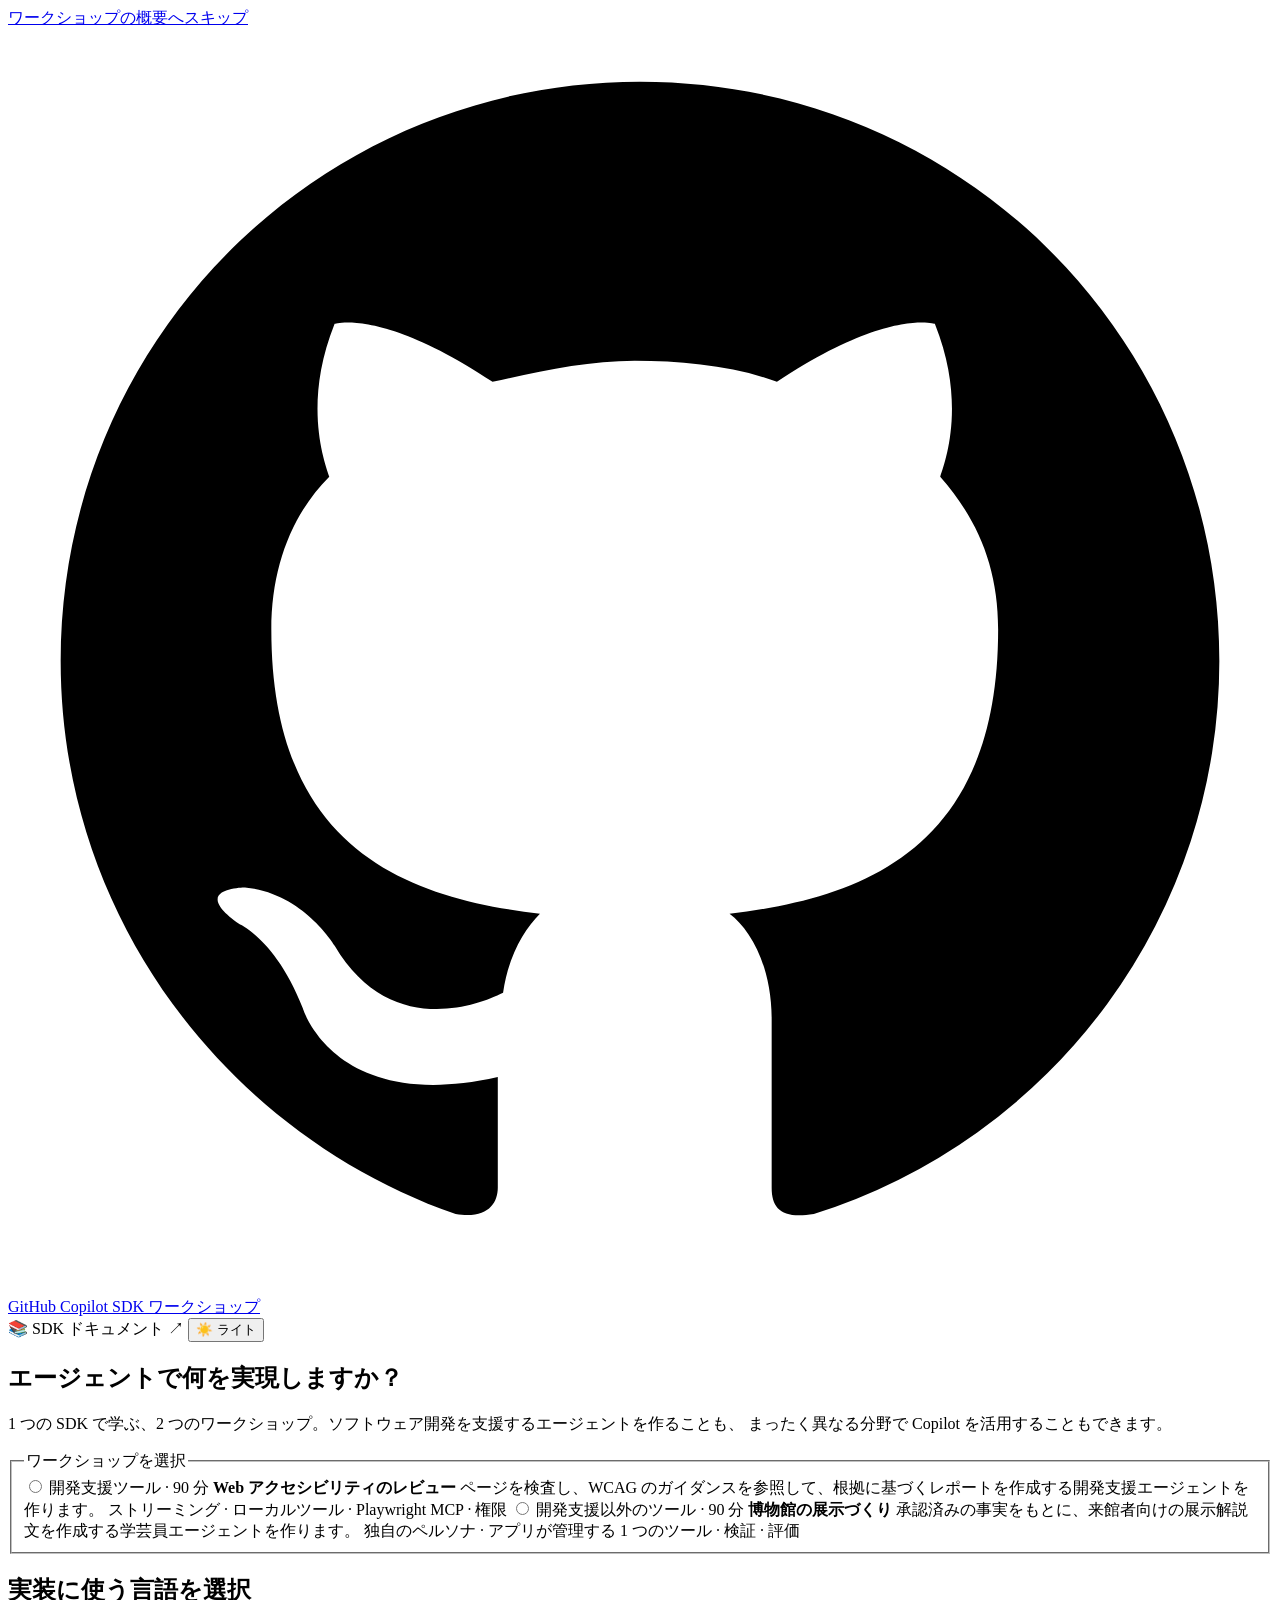
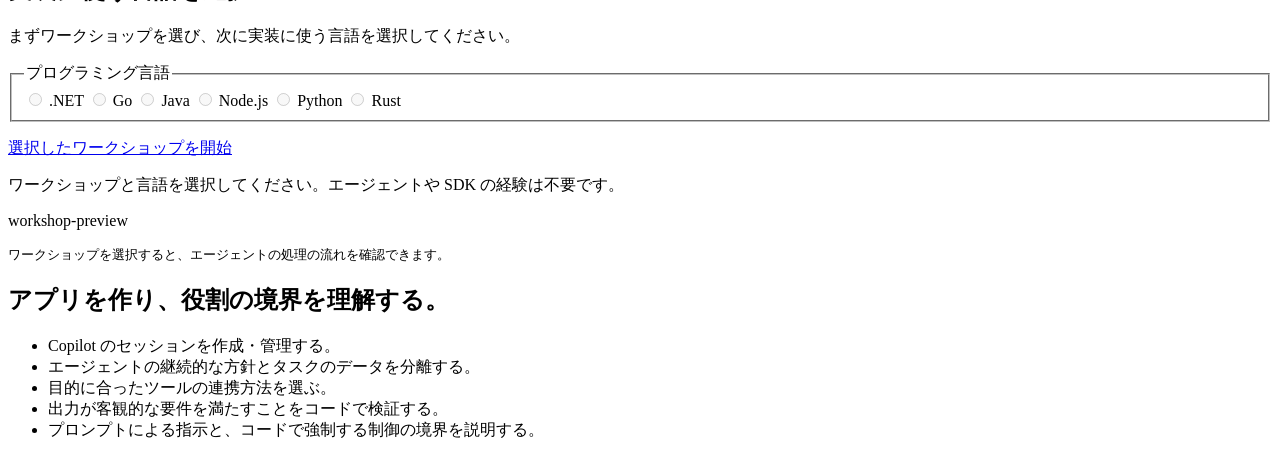
==== docs/index.html @ 2bc72f33 "Changes before error encountered Agent-Logs-Url: https://github.com/runceel/copilot-sdk-workshop-ja/" ====
<!DOCTYPE html>
<html lang="ja">
<head>
    <meta charset="UTF-8">
    <meta name="viewport" content="width=device-width, initial-scale=1.0">
    <meta name="description" content="GitHub Copilot SDK のハンズオンで、アクセシビリティをレビューする開発支援エージェントや、事実に基づく博物館の学芸員エージェントを作りましょう。">
    <title>ワークショップを選択 | GitHub Copilot SDK</title>
    <link rel="preconnect" href="https://fonts.googleapis.com">
    <link rel="preconnect" href="https://fonts.gstatic.com" crossorigin>
    <link href="https://fonts.googleapis.com/css2?family=IBM+Plex+Mono:wght@400;600&family=Instrument+Sans:wght@400;500;600;700&display=swap" rel="stylesheet">
    <link rel="stylesheet" href="styles.css">
    <link rel="stylesheet" href="light-theme.css">
    <script src="theme-toggle.js"></script>
    <script src="language-registry.js"></script>
    <script src="language-navigation.js"></script>
</head>
<body>
    <a class="skip-link" href="#main">ワークショップの概要へスキップ</a>

    <header class="site-header">
        <a href="index.html" class="site-brand" aria-label="GitHub Copilot SDK ワークショップのホーム">
            <svg class="brand-mark" viewBox="0 0 24 24" aria-hidden="true">
                <path d="M12 1C5.9 1 1 5.9 1 12c0 4.9 3.2 9 7.5 10.5.6.1.8-.2.8-.5v-2.1c-3.1.7-3.7-1.3-3.7-1.3-.5-1.3-1.2-1.6-1.2-1.6-1-.7.1-.7.1-.7 1.1.1 1.7 1.1 1.7 1.1 1 1.7 2.6 1.2 3.2.9.1-.7.4-1.2.7-1.5-2.5-.3-5.1-1.2-5.1-5.4 0-1.2.4-2.2 1.1-2.9-.1-.3-.5-1.4.1-2.9 0 0 .9-.3 3 1.1.9-.2 1.8-.4 2.7-.4.9 0 1.9.1 2.7.4 2.1-1.4 3-1.1 3-1.1.6 1.5.2 2.6.1 2.9.7.8 1.1 1.7 1.1 2.9 0 4.2-2.6 5.1-5.1 5.4.4.3.8 1 .8 2V22c0 .4.2.6.8.5A11 11 0 0 0 23 12c0-6.1-4.9-11-11-11Z"/>
            </svg>
            <span>GitHub Copilot SDK ワークショップ</span>
        </a>
        <nav class="site-nav" aria-label="ワークショップの関連資料">
            <a id="targetAppLink" href="target-app/index.html" target="_blank" rel="noopener" hidden>検査対象アプリ ↗</a>
            <a id="sdkDocsLink" target="_blank" rel="noopener" aria-disabled="true">📚 SDK ドキュメント ↗</a>
            <button class="theme-toggle" type="button" onclick="toggleTheme()">☀️ ライト</button>
        </nav>
    </header>

    <main class="home-shell" id="main">
        <section class="hero-layout" aria-labelledby="hero-title">
            <div class="hero-copy">
                <h1 id="hero-title">エージェントで何を実現しますか？</h1>
                <p class="hero-definition">
                    1 つの SDK で学ぶ、2 つのワークショップ。ソフトウェア開発を支援するエージェントを作ることも、
                    まったく異なる分野で Copilot を活用することもできます。
                </p>

                <fieldset class="workshop-picker" id="workshop-picker">
                    <legend>ワークショップを選択</legend>
                    <label class="workshop-option" data-workshop="sdlc">
                        <input type="radio" name="workshop" value="sdlc">
                        <span class="workshop-option-copy">
                            <span class="workshop-kicker">開発支援ツール · 90 分</span>
                            <strong>Web アクセシビリティのレビュー</strong>
                            <span>ページを検査し、WCAG のガイダンスを参照して、根拠に基づくレポートを作成する開発支援エージェントを作ります。</span>
                            <span class="workshop-capabilities">ストリーミング · ローカルツール · Playwright MCP · 権限</span>
                        </span>
                    </label>
                    <label class="workshop-option" data-workshop="museum">
                        <input type="radio" name="workshop" value="museum">
                        <span class="workshop-option-copy">
                            <span class="workshop-kicker">開発支援以外のツール · 90 分</span>
                            <strong>博物館の展示づくり</strong>
                            <span>承認済みの事実をもとに、来館者向けの展示解説文を作成する学芸員エージェントを作ります。</span>
                            <span class="workshop-capabilities">独自のペルソナ · アプリが管理する 1 つのツール · 検証 · 評価</span>
                        </span>
                    </label>
                </fieldset>

                <section class="language-picker" id="language-picker" aria-labelledby="language-picker-title">
                    <h2 id="language-picker-title">実装に使う言語を選択</h2>
                    <p id="languageSummary">まずワークショップを選び、次に実装に使う言語を選択してください。</p>
                    <fieldset class="language-options" id="languagePicker" disabled>
                        <legend class="visually-hidden">プログラミング言語</legend>
                        <label class="language-option" data-language="dotnet">
                            <input type="radio" name="language" value="dotnet" required>
                            <span>.NET</span>
                        </label>
                        <label class="language-option" data-language="go">
                            <input type="radio" name="language" value="go">
                            <span>Go</span>
                        </label>
                        <label class="language-option" data-language="java">
                            <input type="radio" name="language" value="java">
                            <span>Java</span>
                        </label>
                        <label class="language-option" data-language="nodejs">
                            <input type="radio" name="language" value="nodejs">
                            <span>Node.js</span>
                        </label>
                        <label class="language-option" data-language="python">
                            <input type="radio" name="language" value="python">
                            <span>Python</span>
                        </label>
                        <label class="language-option" data-language="rust">
                            <input type="radio" name="language" value="rust">
                            <span>Rust</span>
                        </label>
                    </fieldset>
                    <p class="language-detail"><code id="installCommand"></code><span id="runtimeNote"></span></p>
                </section>
                <div class="hero-action">
                    <a class="primary-action" id="startWorkshopLink" href="#workshop-picker" aria-disabled="true">選択したワークショップを開始</a>
                    <p id="startGuidance">ワークショップと言語を選択してください。エージェントや SDK の経験は不要です。</p>
                </div>
            </div>

            <aside class="terminal-preview" aria-label="選択したワークショップのプレビュー">
                <div class="terminal-bar">
                    <span></span><span></span><span></span>
                    <p id="previewTitle">workshop-preview</p>
                </div>
                <pre><code id="workshopPreview">ワークショップを選択すると、エージェントの処理の流れを確認できます。</code></pre>
            </aside>
        </section>

        <section class="outcomes" aria-labelledby="outcomes-title">
            <div>
                <h2 id="outcomes-title">アプリを作り、役割の境界を理解する。</h2>
            </div>
            <ul>
                <li>Copilot のセッションを作成・管理する。</li>
                <li>エージェントの継続的な方針とタスクのデータを分離する。</li>
                <li>目的に合ったツールの連携方法を選ぶ。</li>
                <li>出力が客観的な要件を満たすことをコードで検証する。</li>
                <li>プロンプトによる指示と、コードで強制する制御の境界を説明する。</li>
            </ul>
        </section>
    </main>

    <script>
        const pathSegments = window.location.pathname.split('/').filter(Boolean);
        const siteRoot = window.location.hostname.endsWith('.github.io') && pathSegments.length > 0
            ? new URL(`/${pathSegments[0]}/`, window.location.origin)
            : new URL('./', window.location.href);
        window.workshopSiteRoot = siteRoot;
        updateToggleIcon();
    </script>
    <script src="homepage.js"></script>
</body>
</html>
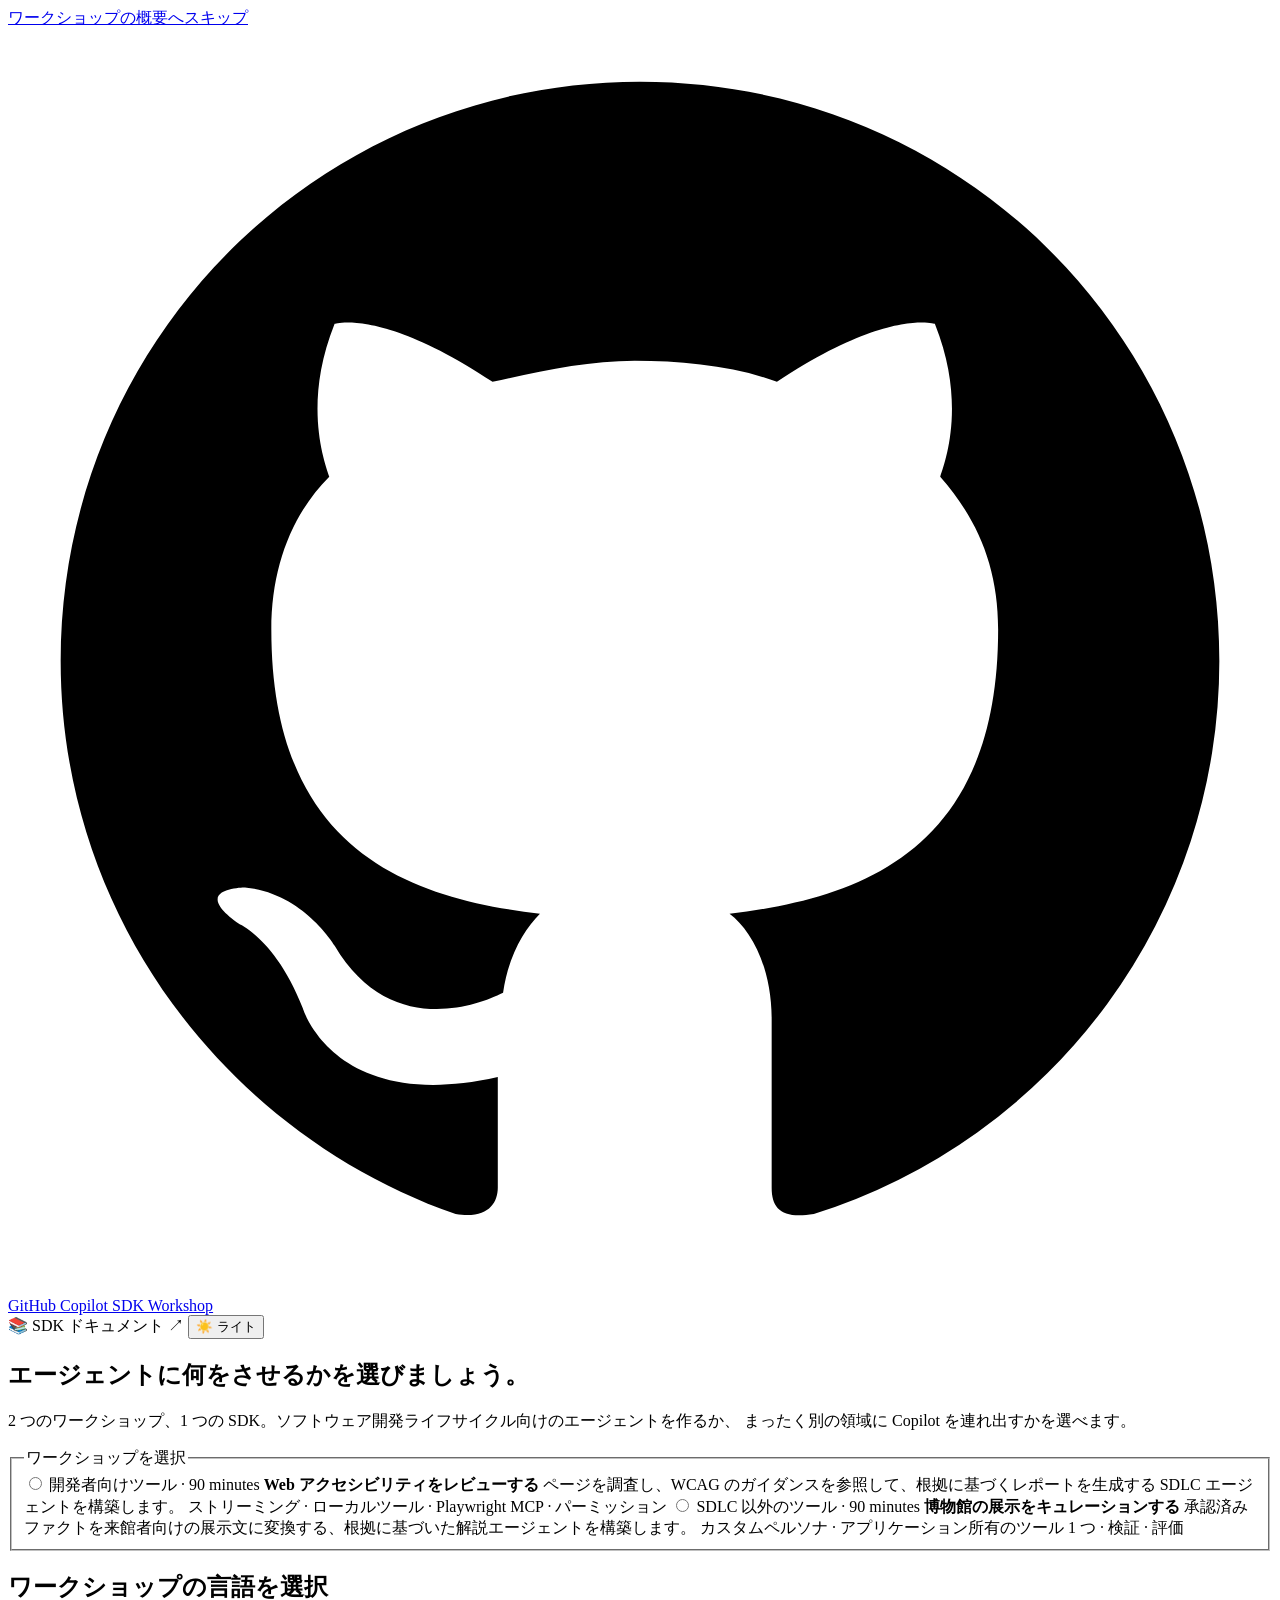
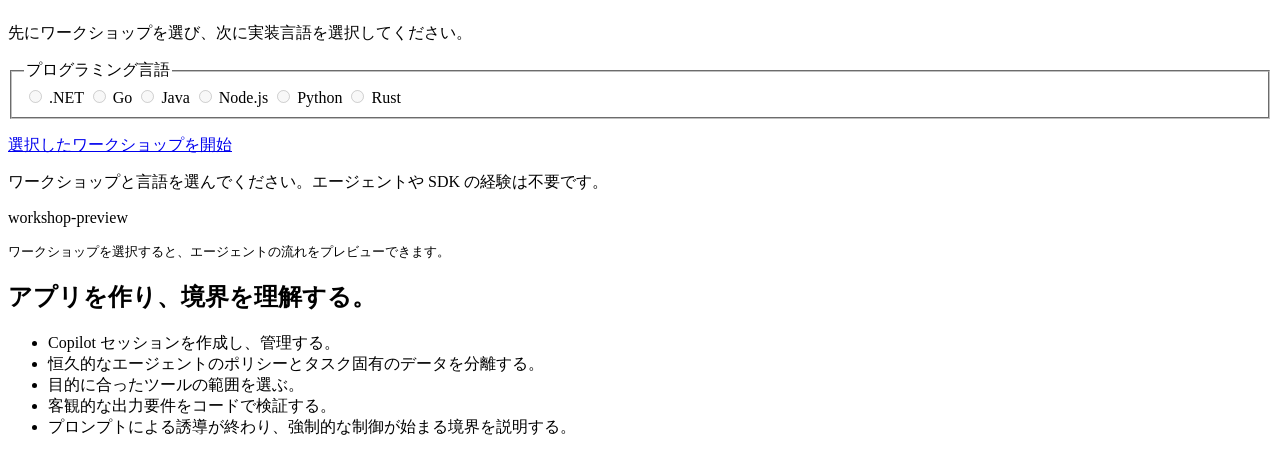
==== commit d8ab19e2: "Translate workshop lessons, docs site, and READMEs into Japanese Co-authored-by: runceel <79868+runc" ====
--- a/docs/index.html
+++ b/docs/index.html
@@ -3,8 +3,8 @@
 <head>
     <meta charset="UTF-8">
     <meta name="viewport" content="width=device-width, initial-scale=1.0">
-    <meta name="description" content="GitHub Copilot SDK のハンズオンで、アクセシビリティをレビューする開発支援エージェントや、事実に基づく博物館の学芸員エージェントを作りましょう。">
-    <title>ワークショップを選択 | GitHub Copilot SDK</title>
+    <meta name="description" content="実践型の GitHub Copilot SDK ワークショップを選びましょう。SDLC 向けのアクセシビリティレビュアー、または根拠に基づく博物館キュレーターを構築します。">
+    <title>ワークショップを選ぶ | GitHub Copilot SDK</title>
     <link rel="preconnect" href="https://fonts.googleapis.com">
     <link rel="preconnect" href="https://fonts.gstatic.com" crossorigin>
     <link href="https://fonts.googleapis.com/css2?family=IBM+Plex+Mono:wght@400;600&family=Instrument+Sans:wght@400;500;600;700&display=swap" rel="stylesheet">
@@ -18,14 +18,14 @@
     <a class="skip-link" href="#main">ワークショップの概要へスキップ</a>
 
     <header class="site-header">
-        <a href="index.html" class="site-brand" aria-label="GitHub Copilot SDK ワークショップのホーム">
+        <a href="index.html" class="site-brand" aria-label="GitHub Copilot SDK Workshop のホーム">
             <svg class="brand-mark" viewBox="0 0 24 24" aria-hidden="true">
                 <path d="M12 1C5.9 1 1 5.9 1 12c0 4.9 3.2 9 7.5 10.5.6.1.8-.2.8-.5v-2.1c-3.1.7-3.7-1.3-3.7-1.3-.5-1.3-1.2-1.6-1.2-1.6-1-.7.1-.7.1-.7 1.1.1 1.7 1.1 1.7 1.1 1 1.7 2.6 1.2 3.2.9.1-.7.4-1.2.7-1.5-2.5-.3-5.1-1.2-5.1-5.4 0-1.2.4-2.2 1.1-2.9-.1-.3-.5-1.4.1-2.9 0 0 .9-.3 3 1.1.9-.2 1.8-.4 2.7-.4.9 0 1.9.1 2.7.4 2.1-1.4 3-1.1 3-1.1.6 1.5.2 2.6.1 2.9.7.8 1.1 1.7 1.1 2.9 0 4.2-2.6 5.1-5.1 5.4.4.3.8 1 .8 2V22c0 .4.2.6.8.5A11 11 0 0 0 23 12c0-6.1-4.9-11-11-11Z"/>
             </svg>
-            <span>GitHub Copilot SDK ワークショップ</span>
+            <span>GitHub Copilot SDK Workshop</span>
         </a>
-        <nav class="site-nav" aria-label="ワークショップの関連資料">
-            <a id="targetAppLink" href="target-app/index.html" target="_blank" rel="noopener" hidden>検査対象アプリ ↗</a>
+        <nav class="site-nav" aria-label="ワークショップの関連リンク">
+            <a id="targetAppLink" href="target-app/index.html" target="_blank" rel="noopener" hidden>対象アプリ ↗</a>
             <a id="sdkDocsLink" target="_blank" rel="noopener" aria-disabled="true">📚 SDK ドキュメント ↗</a>
             <button class="theme-toggle" type="button" onclick="toggleTheme()">☀️ ライト</button>
         </nav>
@@ -34,10 +34,10 @@
     <main class="home-shell" id="main">
         <section class="hero-layout" aria-labelledby="hero-title">
             <div class="hero-copy">
-                <h1 id="hero-title">エージェントで何を実現しますか？</h1>
+                <h1 id="hero-title">エージェントに何をさせるかを選びましょう。</h1>
                 <p class="hero-definition">
-                    1 つの SDK で学ぶ、2 つのワークショップ。ソフトウェア開発を支援するエージェントを作ることも、
-                    まったく異なる分野で Copilot を活用することもできます。
+                    2 つのワークショップ、1 つの SDK。ソフトウェア開発ライフサイクル向けのエージェントを作るか、
+                    まったく別の領域に Copilot を連れ出すかを選べます。
                 </p>
 
                 <fieldset class="workshop-picker" id="workshop-picker">
@@ -45,26 +45,26 @@
                     <label class="workshop-option" data-workshop="sdlc">
                         <input type="radio" name="workshop" value="sdlc">
                         <span class="workshop-option-copy">
-                            <span class="workshop-kicker">開発支援ツール · 90 分</span>
-                            <strong>Web アクセシビリティのレビュー</strong>
-                            <span>ページを検査し、WCAG のガイダンスを参照して、根拠に基づくレポートを作成する開発支援エージェントを作ります。</span>
-                            <span class="workshop-capabilities">ストリーミング · ローカルツール · Playwright MCP · 権限</span>
+                            <span class="workshop-kicker">開発者向けツール · 90 minutes</span>
+                            <strong>Web アクセシビリティをレビューする</strong>
+                            <span>ページを調査し、WCAG のガイダンスを参照して、根拠に基づくレポートを生成する SDLC エージェントを構築します。</span>
+                            <span class="workshop-capabilities">ストリーミング · ローカルツール · Playwright MCP · パーミッション</span>
                         </span>
                     </label>
                     <label class="workshop-option" data-workshop="museum">
                         <input type="radio" name="workshop" value="museum">
                         <span class="workshop-option-copy">
-                            <span class="workshop-kicker">開発支援以外のツール · 90 分</span>
-                            <strong>博物館の展示づくり</strong>
-                            <span>承認済みの事実をもとに、来館者向けの展示解説文を作成する学芸員エージェントを作ります。</span>
-                            <span class="workshop-capabilities">独自のペルソナ · アプリが管理する 1 つのツール · 検証 · 評価</span>
+                            <span class="workshop-kicker">SDLC 以外のツール · 90 minutes</span>
+                            <strong>博物館の展示をキュレーションする</strong>
+                            <span>承認済みファクトを来館者向けの展示文に変換する、根拠に基づいた解説エージェントを構築します。</span>
+                            <span class="workshop-capabilities">カスタムペルソナ · アプリケーション所有のツール 1 つ · 検証 · 評価</span>
                         </span>
                     </label>
                 </fieldset>
 
                 <section class="language-picker" id="language-picker" aria-labelledby="language-picker-title">
-                    <h2 id="language-picker-title">実装に使う言語を選択</h2>
-                    <p id="languageSummary">まずワークショップを選び、次に実装に使う言語を選択してください。</p>
+                    <h2 id="language-picker-title">ワークショップの言語を選択</h2>
+                    <p id="languageSummary">先にワークショップを選び、次に実装言語を選択してください。</p>
                     <fieldset class="language-options" id="languagePicker" disabled>
                         <legend class="visually-hidden">プログラミング言語</legend>
                         <label class="language-option" data-language="dotnet">
@@ -96,29 +96,29 @@
                 </section>
                 <div class="hero-action">
                     <a class="primary-action" id="startWorkshopLink" href="#workshop-picker" aria-disabled="true">選択したワークショップを開始</a>
-                    <p id="startGuidance">ワークショップと言語を選択してください。エージェントや SDK の経験は不要です。</p>
+                    <p id="startGuidance">ワークショップと言語を選んでください。エージェントや SDK の経験は不要です。</p>
                 </div>
             </div>
 
-            <aside class="terminal-preview" aria-label="選択したワークショップのプレビュー">
+            <aside class="terminal-preview" aria-label="選択中のワークショップのプレビュー">
                 <div class="terminal-bar">
                     <span></span><span></span><span></span>
                     <p id="previewTitle">workshop-preview</p>
                 </div>
-                <pre><code id="workshopPreview">ワークショップを選択すると、エージェントの処理の流れを確認できます。</code></pre>
+                <pre><code id="workshopPreview">ワークショップを選択すると、エージェントの流れをプレビューできます。</code></pre>
             </aside>
         </section>
 
         <section class="outcomes" aria-labelledby="outcomes-title">
             <div>
-                <h2 id="outcomes-title">アプリを作り、役割の境界を理解する。</h2>
+                <h2 id="outcomes-title">アプリを作り、境界を理解する。</h2>
             </div>
             <ul>
-                <li>Copilot のセッションを作成・管理する。</li>
-                <li>エージェントの継続的な方針とタスクのデータを分離する。</li>
-                <li>目的に合ったツールの連携方法を選ぶ。</li>
-                <li>出力が客観的な要件を満たすことをコードで検証する。</li>
-                <li>プロンプトによる指示と、コードで強制する制御の境界を説明する。</li>
+                <li>Copilot セッションを作成し、管理する。</li>
+                <li>恒久的なエージェントのポリシーとタスク固有のデータを分離する。</li>
+                <li>目的に合ったツールの範囲を選ぶ。</li>
+                <li>客観的な出力要件をコードで検証する。</li>
+                <li>プロンプトによる誘導が終わり、強制的な制御が始まる境界を説明する。</li>
             </ul>
         </section>
     </main>
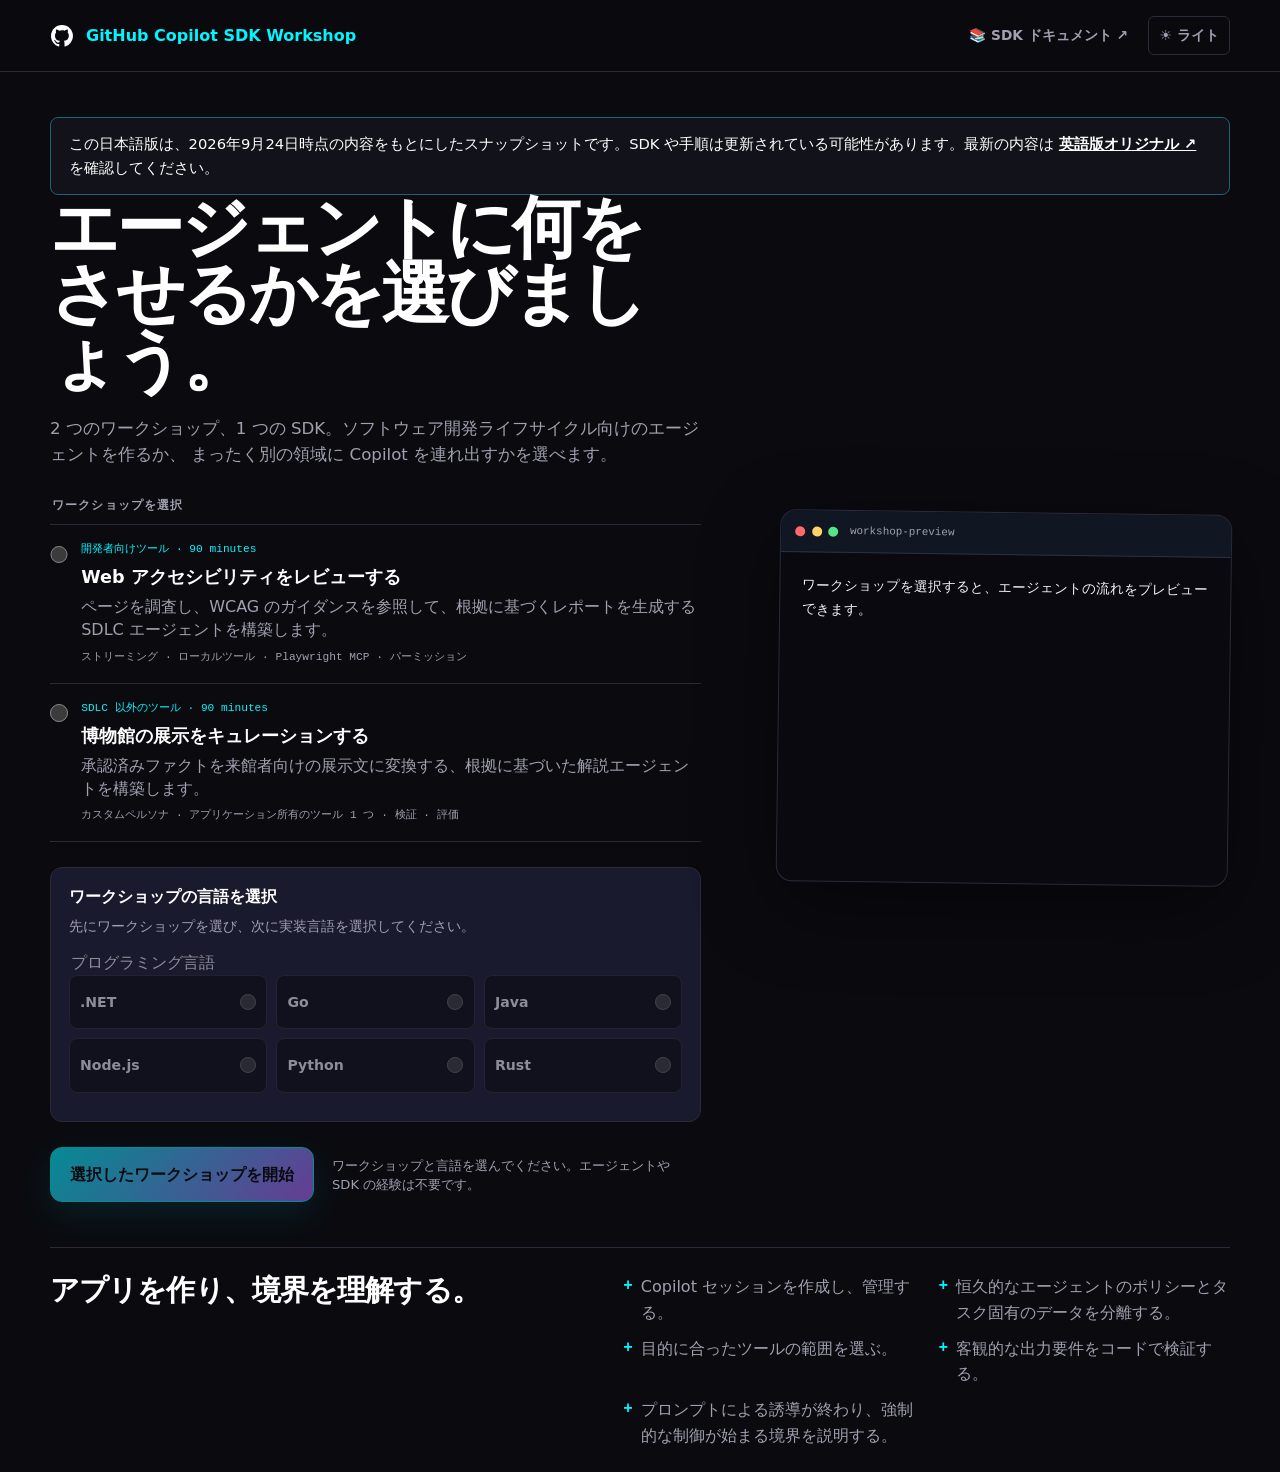
==== commit ca8db724: "日本語スナップショット告知とローカルプレビューを追加 Co-authored-by: Copilot App <223556219+Copilot@users.noreply.github.com> " ====
--- a/docs/index.html
+++ b/docs/index.html
@@ -32,6 +32,11 @@
     </header>
 
     <main class="home-shell" id="main">
+        <aside class="snapshot-notice" aria-label="日本語版の更新情報">
+            <p>この日本語版は、2026年9月24日時点の内容をもとにしたスナップショットです。SDK や手順は更新されている可能性があります。最新の内容は
+                <a href="https://github.github.com/copilot-sdk-workshop/" target="_blank" rel="noopener">英語版オリジナル ↗</a>
+                を確認してください。</p>
+        </aside>
         <section class="hero-layout" aria-labelledby="hero-title">
             <div class="hero-copy">
                 <h1 id="hero-title">エージェントに何をさせるかを選びましょう。</h1>
--- a/docs/styles.css
+++ b/docs/styles.css
@@ -0,0 +1,588 @@
+:root {
+    color-scheme: dark;
+    --bg-dark: #0a0a0f;
+    --bg-card: #12121a;
+    --bg-code: #1a1a2e;
+    --neon-cyan: #00f5ff;
+    --neon-magenta: #ff00ff;
+    --neon-purple: #b366ff;
+    --text-primary: #ffffff;
+    --text-secondary: #a0a0b0;
+    --border-color: #2a2a3a;
+    --success-green: #4ec9b0;
+    --warning-yellow: #dcdcaa;
+    --bg: var(--bg-dark);
+    --bg-elevated: var(--bg-card);
+    --surface: var(--bg-card);
+    --surface-soft: var(--bg-code);
+    --border: var(--border-color);
+    --text: var(--text-primary);
+    --muted: var(--text-secondary);
+    --accent: var(--neon-cyan);
+    --accent-strong: var(--neon-cyan);
+    --accent-ink: var(--bg-dark);
+    --violet: var(--neon-purple);
+    --terminal-bg: #09090f;
+    --terminal-text: #f4f4fb;
+    --terminal-muted: var(--text-secondary);
+    --terminal-tool: var(--neon-purple);
+    --terminal-label: var(--neon-cyan);
+    --focus: #ffd166;
+    --shadow: 0 24px 80px rgba(0, 0, 0, 0.35);
+    --font-sans: "Instrument Sans", ui-sans-serif, system-ui, -apple-system, BlinkMacSystemFont, "Segoe UI", sans-serif;
+    --font-mono: "IBM Plex Mono", "SFMono-Regular", Consolas, monospace;
+}
+
+* {
+    box-sizing: border-box;
+}
+
+html {
+    scroll-behavior: smooth;
+}
+
+body {
+    min-width: 320px;
+    margin: 0;
+    background: var(--bg);
+    color: var(--text);
+    font-family: var(--font-sans);
+    line-height: 1.6;
+}
+
+a {
+    color: inherit;
+}
+
+button,
+a {
+    -webkit-tap-highlight-color: transparent;
+}
+
+:focus-visible {
+    outline: 3px solid var(--focus);
+    outline-offset: 3px;
+}
+
+.skip-link {
+    position: fixed;
+    top: 0.75rem;
+    left: 0.75rem;
+    z-index: 100;
+    padding: 0.65rem 0.9rem;
+    border-radius: 0.5rem;
+    background: var(--text);
+    color: var(--bg);
+    font-weight: 700;
+    transform: translateY(-160%);
+    transition: transform 150ms ease;
+}
+
+.skip-link:focus {
+    transform: translateY(0);
+}
+
+.site-header {
+    position: sticky;
+    z-index: 20;
+    top: 0;
+    display: flex;
+    align-items: center;
+    justify-content: space-between;
+    width: 100%;
+    min-height: 4.5rem;
+    margin: 0 auto;
+    padding: 0.7rem max(1.25rem, calc((100vw - 1180px) / 2));
+    border-bottom: 1px solid var(--border);
+    background: color-mix(in srgb, var(--bg) 86%, transparent);
+    backdrop-filter: blur(12px);
+}
+
+.site-brand {
+    display: inline-flex;
+    align-items: center;
+    gap: 0.75rem;
+    font-size: 1rem;
+    font-weight: 700;
+    text-decoration: none;
+}
+
+.brand-mark {
+    width: 1.5rem;
+    height: 1.5rem;
+    fill: currentColor;
+    flex: 0 0 auto;
+}
+
+.site-brand > span:last-child {
+    color: var(--neon-cyan);
+}
+
+.site-nav {
+    display: flex;
+    align-items: center;
+    gap: 1.25rem;
+}
+
+.site-nav a,
+.theme-toggle {
+    border: 0;
+    background: transparent;
+    color: var(--muted);
+    font: inherit;
+    font-size: 0.86rem;
+    font-weight: 600;
+    text-decoration: none;
+    cursor: pointer;
+}
+
+.site-nav a:hover,
+.theme-toggle:hover {
+    color: var(--neon-cyan);
+}
+
+.snapshot-notice {
+    padding: 0.9rem 1.1rem;
+    border: 1px solid color-mix(in srgb, var(--neon-cyan) 28%, var(--border));
+    border-radius: 8px;
+    background: var(--surface);
+    color: var(--text);
+    font-size: 0.92rem;
+}
+
+.snapshot-notice p {
+    margin: 0;
+}
+
+.snapshot-notice a {
+    font-weight: 700;
+}
+
+.theme-toggle {
+    padding: 0.45rem 0.65rem;
+    border: 1px solid var(--border);
+    border-radius: 6px;
+}
+
+.home-shell {
+    width: min(1180px, calc(100% - 2.5rem));
+    min-height: calc(100svh - 4.5rem);
+    margin: 0 auto;
+    padding: clamp(1.6rem, 3.5vw, 3.2rem) 0 1.5rem;
+}
+
+.hero-layout {
+    display: grid;
+    grid-template-columns: minmax(0, 1.18fr) minmax(340px, 0.82fr);
+    gap: clamp(2.5rem, 6vw, 6.5rem);
+    align-items: center;
+}
+
+.eyebrow {
+    margin: 0 0 0.85rem;
+    color: var(--neon-cyan);
+    font-family: var(--font-mono);
+    font-size: 0.72rem;
+    font-weight: 600;
+    letter-spacing: 0.1em;
+    text-transform: uppercase;
+}
+
+h1,
+h2,
+p {
+    margin-top: 0;
+}
+
+h1 {
+    max-width: 780px;
+    margin-bottom: 1.35rem;
+    font-size: clamp(2.55rem, 5.3vw, 5.2rem);
+    line-height: 0.98;
+    letter-spacing: -0.055em;
+    color: var(--text);
+}
+
+.hero-copy > p:not(.eyebrow) {
+    max-width: 720px;
+    margin-bottom: 1rem;
+    color: var(--muted);
+    font-size: clamp(1rem, 1.3vw, 1.12rem);
+}
+
+.hero-copy .hero-definition {
+    color: var(--text);
+    font-size: clamp(1.05rem, 1.5vw, 1.22rem);
+}
+
+.hero-definition strong {
+    color: var(--neon-cyan);
+}
+
+.workshop-picker {
+    margin: 1.75rem 0 0;
+    padding: 0;
+    border: 0;
+}
+
+.workshop-picker legend {
+    margin-bottom: 0.55rem;
+    color: var(--muted);
+    font-family: var(--font-mono);
+    font-size: 0.72rem;
+    font-weight: 600;
+    letter-spacing: 0.1em;
+    text-transform: uppercase;
+}
+
+.workshop-option {
+    display: grid;
+    grid-template-columns: auto 1fr;
+    gap: 0.85rem;
+    padding: 1rem 0;
+    border-top: 1px solid var(--border);
+    cursor: pointer;
+    transition: border-color 150ms ease, color 150ms ease;
+}
+
+.workshop-option:last-of-type {
+    border-bottom: 1px solid var(--border);
+}
+
+.workshop-option:hover,
+.workshop-option.selected {
+    border-color: var(--neon-cyan);
+}
+
+.workshop-option input {
+    width: 1.1rem;
+    height: 1.1rem;
+    margin: 0.28rem 0 0;
+    accent-color: var(--neon-cyan);
+}
+
+.workshop-option-copy {
+    display: grid;
+    gap: 0.25rem;
+}
+
+.workshop-option-copy strong {
+    font-size: 1.1rem;
+}
+
+.workshop-option-copy > span:not(.workshop-kicker):not(.workshop-capabilities) {
+    color: var(--muted);
+    line-height: 1.45;
+}
+
+.workshop-kicker,
+.workshop-capabilities {
+    color: var(--neon-cyan);
+    font-family: var(--font-mono);
+    font-size: 0.7rem;
+}
+
+.workshop-capabilities {
+    margin-top: 0.2rem;
+    color: var(--muted);
+}
+
+.hero-action {
+    display: flex;
+    align-items: center;
+    gap: 1.1rem;
+}
+
+.primary-action {
+    flex: 0 0 auto;
+    padding: 0.86rem 1.2rem;
+    border: 1px solid var(--neon-cyan);
+    border-radius: 0.75rem;
+    background: linear-gradient(135deg, var(--neon-cyan), var(--neon-purple));
+    box-shadow: 0 12px 36px rgba(0, 245, 255, 0.18);
+    color: var(--accent-ink);
+    font-weight: 700;
+    text-decoration: none;
+    transition: transform 150ms ease, box-shadow 150ms ease;
+}
+
+.primary-action:hover {
+    box-shadow: 0 16px 42px rgba(0, 245, 255, 0.28);
+    transform: translateY(-2px);
+}
+
+.primary-action.disabled,
+.primary-action[aria-disabled="true"] {
+    cursor: not-allowed;
+    opacity: 0.55;
+    transform: none;
+}
+
+.language-picker {
+    max-width: 720px;
+    margin: 1.55rem 0;
+    padding: 1rem 1.1rem;
+    border: 1px solid var(--border);
+    border-radius: 0.75rem;
+    background: var(--surface-soft);
+}
+
+.language-picker h2 {
+    margin: 0 0 0.35rem;
+    font-size: 1rem;
+}
+
+.language-picker p {
+    margin-bottom: 0.7rem;
+    color: var(--muted);
+    font-size: 0.9rem;
+}
+
+.language-options {
+    display: grid;
+    grid-template-columns: repeat(3, minmax(0, 1fr));
+    gap: 0.55rem;
+    margin: 0;
+    padding: 0;
+    border: 0;
+}
+
+.language-options:disabled {
+    cursor: not-allowed;
+    opacity: 0.5;
+}
+
+.language-option {
+    display: grid;
+    grid-template-columns: 1fr auto;
+    gap: 0.65rem;
+    align-items: center;
+    min-height: 3.4rem;
+    padding: 0.55rem 0.65rem;
+    border: 1px solid var(--border);
+    border-radius: 0.5rem;
+    background: var(--bg);
+    cursor: pointer;
+    font-size: 0.88rem;
+    font-weight: 700;
+    transition: border-color 150ms ease, background-color 150ms ease;
+}
+
+.language-option:hover,
+.language-option.selected {
+    border-color: var(--neon-cyan);
+    background: rgba(0, 245, 255, 0.07);
+}
+
+.language-option input {
+    grid-column: 2;
+    grid-row: 1;
+    width: 1rem;
+    height: 1rem;
+    margin: 0;
+    accent-color: var(--neon-cyan);
+}
+
+.language-picker .language-detail {
+    display: grid;
+    gap: 0.35rem;
+    margin: 0.8rem 0 0;
+}
+
+.language-detail code:empty,
+.language-detail span:empty {
+    display: none;
+}
+
+.language-detail code {
+    width: fit-content;
+    max-width: 100%;
+    overflow-wrap: anywhere;
+    color: var(--neon-cyan);
+    font-family: var(--font-mono);
+}
+
+.hero-action p {
+    max-width: 340px;
+    margin: 0;
+    color: var(--muted);
+    font-size: 0.82rem;
+    line-height: 1.45;
+}
+
+.terminal-preview {
+    overflow: hidden;
+    border: 1px solid var(--border);
+    border-radius: 1rem;
+    background: var(--terminal-bg);
+    box-shadow: var(--shadow);
+    transform: rotate(0.75deg);
+}
+
+.terminal-bar {
+    display: flex;
+    align-items: center;
+    gap: 0.4rem;
+    height: 2.65rem;
+    padding: 0 0.9rem;
+    border-bottom: 1px solid #283143;
+    background: #111722;
+}
+
+.terminal-bar > span {
+    width: 0.62rem;
+    height: 0.62rem;
+    border-radius: 50%;
+    background: #ff6b6b;
+}
+
+.terminal-bar > span:nth-child(2) {
+    background: #ffd166;
+}
+
+.terminal-bar > span:nth-child(3) {
+    background: #55e487;
+}
+
+.terminal-bar p {
+    margin: 0 0 0 0.35rem;
+    color: var(--terminal-muted);
+    font-family: var(--font-mono);
+    font-size: 0.68rem;
+}
+
+.terminal-preview pre {
+    min-height: 20.5rem;
+    margin: 0;
+    padding: 1.35rem;
+    white-space: pre-wrap;
+}
+
+.terminal-preview code {
+    color: var(--terminal-text);
+    font-family: var(--font-mono);
+    font-size: clamp(0.72rem, 1.1vw, 0.85rem);
+    line-height: 1.75;
+}
+
+.terminal-muted {
+    color: var(--terminal-muted);
+}
+
+.terminal-tool {
+    color: var(--terminal-tool);
+}
+
+.terminal-label {
+    color: var(--terminal-label);
+    font-weight: 600;
+}
+
+.outcomes {
+    display: grid;
+    grid-template-columns: 0.9fr 1.1fr;
+    gap: clamp(2rem, 6vw, 6rem);
+    align-items: start;
+    margin-top: clamp(2rem, 5vh, 3.5rem);
+    padding: 1.6rem 0 0;
+    border-top: 1px solid var(--border);
+}
+
+.outcomes h2 {
+    margin-bottom: 0;
+    font-size: clamp(1.45rem, 2.3vw, 2.1rem);
+    line-height: 1.15;
+    letter-spacing: -0.03em;
+}
+
+.outcomes ul {
+    display: grid;
+    grid-template-columns: repeat(2, minmax(0, 1fr));
+    gap: 0.65rem 1.5rem;
+    margin: 0;
+    padding: 0;
+    color: var(--muted);
+    list-style: none;
+}
+
+.outcomes li {
+    position: relative;
+    padding-left: 1.1rem;
+}
+
+.outcomes li::before {
+    position: absolute;
+    left: 0;
+    color: var(--neon-cyan);
+    content: "+";
+    font-family: var(--font-mono);
+    font-weight: 700;
+}
+
+@media (max-width: 900px) {
+    .home-shell {
+        padding-top: 2.5rem;
+    }
+
+    .hero-layout {
+        grid-template-columns: 1fr;
+    }
+
+    .terminal-preview {
+        width: min(100%, 620px);
+        transform: none;
+    }
+
+    .terminal-preview pre {
+        min-height: auto;
+    }
+}
+
+@media (max-width: 650px) {
+    .site-header,
+    .home-shell {
+        width: min(100% - 1.25rem, 1180px);
+    }
+
+    .site-nav {
+        gap: 0.5rem;
+    }
+
+    .site-nav a {
+        display: none;
+    }
+
+    h1 {
+        font-size: clamp(2.45rem, 13vw, 4rem);
+    }
+
+    .hero-action {
+        align-items: flex-start;
+        flex-direction: column;
+    }
+
+    .language-options {
+        grid-template-columns: repeat(2, minmax(0, 1fr));
+    }
+
+    .outcomes {
+        grid-template-columns: 1fr;
+    }
+
+    .outcomes ul {
+        grid-template-columns: 1fr;
+    }
+}
+
+@media (prefers-reduced-motion: reduce) {
+    html {
+        scroll-behavior: auto;
+    }
+
+    *,
+    *::before,
+    *::after {
+        scroll-behavior: auto !important;
+        transition-duration: 0.01ms !important;
+    }
+}
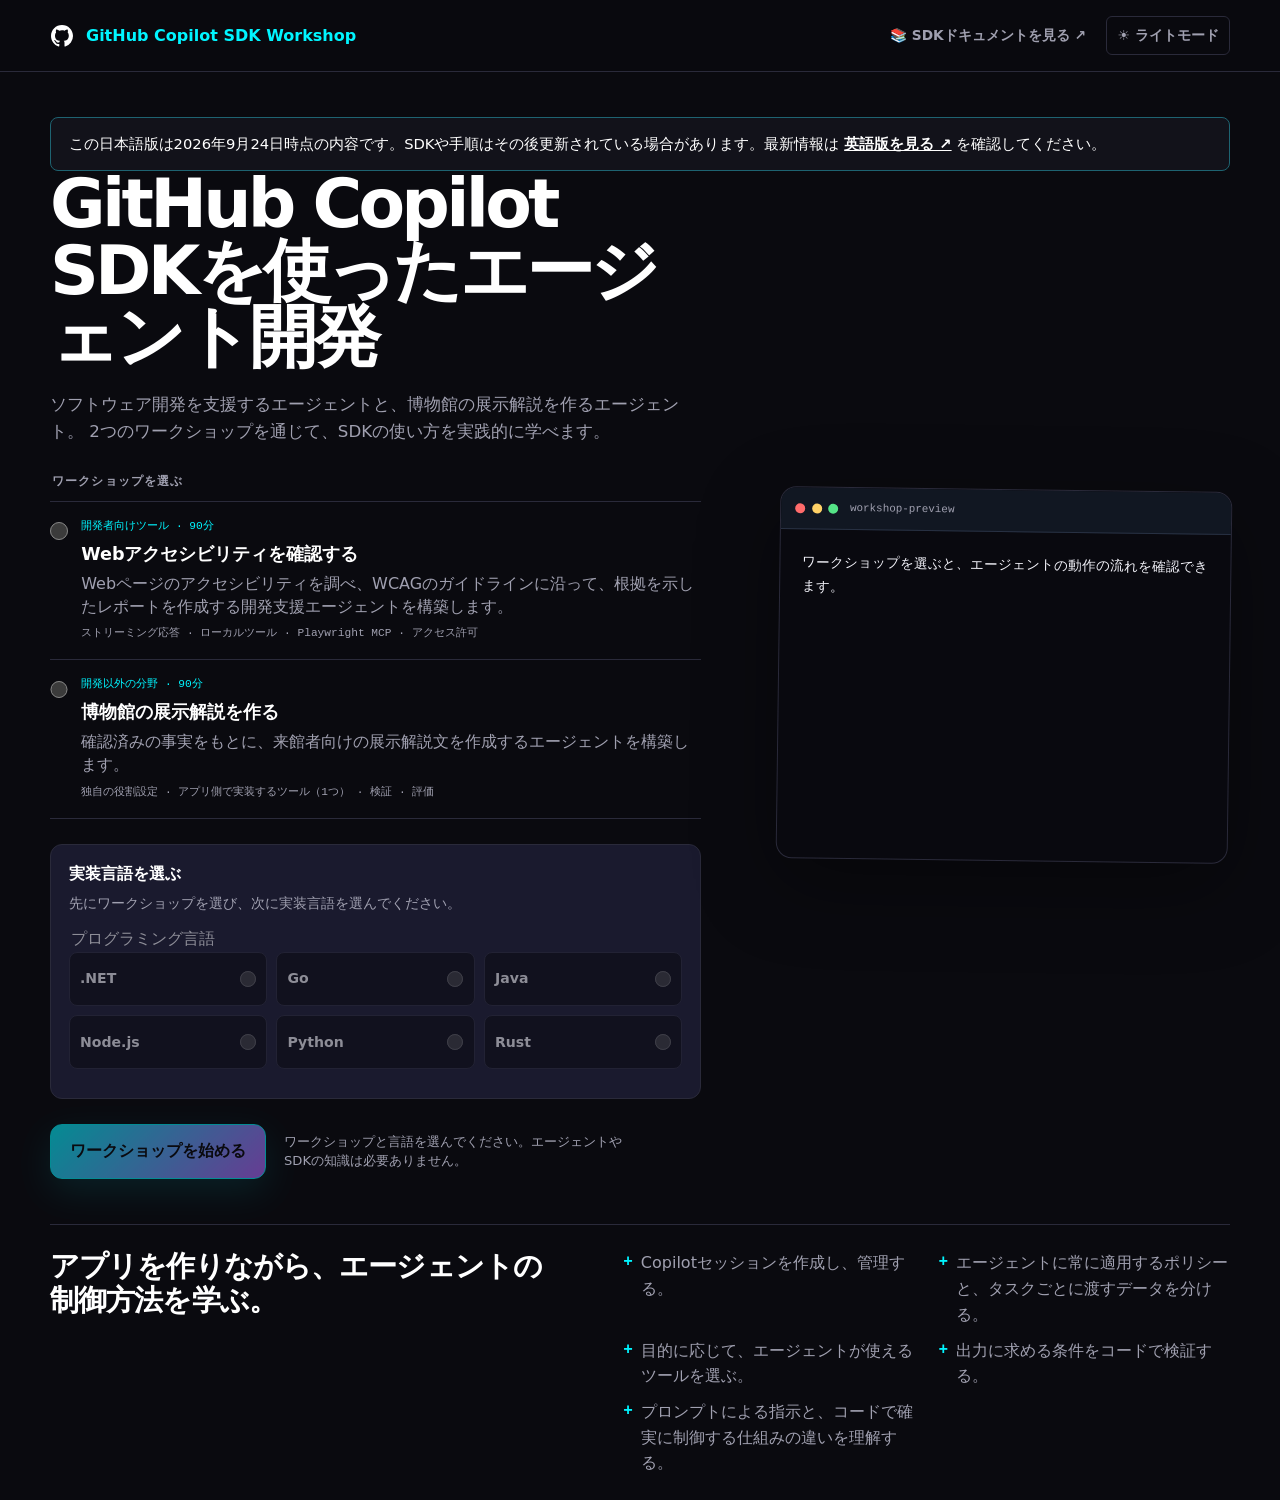
==== commit 0b0aa0a2: "Save uncommitted changes" ====
--- a/docs/index.html
+++ b/docs/index.html
@@ -3,7 +3,7 @@
 <head>
     <meta charset="UTF-8">
     <meta name="viewport" content="width=device-width, initial-scale=1.0">
-    <meta name="description" content="実践型の GitHub Copilot SDK ワークショップを選びましょう。SDLC 向けのアクセシビリティレビュアー、または根拠に基づく博物館キュレーターを構築します。">
+    <meta name="description" content="GitHub Copilot SDKを使った実践型ワークショップです。Webアクセシビリティを確認するエージェントや、根拠に基づいて博物館の展示解説を作るエージェントを構築します。">
     <title>ワークショップを選ぶ | GitHub Copilot SDK</title>
     <link rel="preconnect" href="https://fonts.googleapis.com">
     <link rel="preconnect" href="https://fonts.gstatic.com" crossorigin>
@@ -15,61 +15,61 @@
     <script src="language-navigation.js"></script>
 </head>
 <body>
-    <a class="skip-link" href="#main">ワークショップの概要へスキップ</a>
+    <a class="skip-link" href="#main">メインコンテンツへスキップ</a>
 
     <header class="site-header">
-        <a href="index.html" class="site-brand" aria-label="GitHub Copilot SDK Workshop のホーム">
+        <a href="index.html" class="site-brand" aria-label="GitHub Copilot SDK Workshop ホーム">
             <svg class="brand-mark" viewBox="0 0 24 24" aria-hidden="true">
                 <path d="M12 1C5.9 1 1 5.9 1 12c0 4.9 3.2 9 7.5 10.5.6.1.8-.2.8-.5v-2.1c-3.1.7-3.7-1.3-3.7-1.3-.5-1.3-1.2-1.6-1.2-1.6-1-.7.1-.7.1-.7 1.1.1 1.7 1.1 1.7 1.1 1 1.7 2.6 1.2 3.2.9.1-.7.4-1.2.7-1.5-2.5-.3-5.1-1.2-5.1-5.4 0-1.2.4-2.2 1.1-2.9-.1-.3-.5-1.4.1-2.9 0 0 .9-.3 3 1.1.9-.2 1.8-.4 2.7-.4.9 0 1.9.1 2.7.4 2.1-1.4 3-1.1 3-1.1.6 1.5.2 2.6.1 2.9.7.8 1.1 1.7 1.1 2.9 0 4.2-2.6 5.1-5.1 5.4.4.3.8 1 .8 2V22c0 .4.2.6.8.5A11 11 0 0 0 23 12c0-6.1-4.9-11-11-11Z"/>
             </svg>
             <span>GitHub Copilot SDK Workshop</span>
         </a>
-        <nav class="site-nav" aria-label="ワークショップの関連リンク">
-            <a id="targetAppLink" href="target-app/index.html" target="_blank" rel="noopener" hidden>対象アプリ ↗</a>
-            <a id="sdkDocsLink" target="_blank" rel="noopener" aria-disabled="true">📚 SDK ドキュメント ↗</a>
-            <button class="theme-toggle" type="button" onclick="toggleTheme()">☀️ ライト</button>
+        <nav class="site-nav" aria-label="ワークショップ関連リンク">
+            <a id="targetAppLink" href="target-app/index.html" target="_blank" rel="noopener" hidden>レビュー対象のアプリ ↗</a>
+            <a id="sdkDocsLink" target="_blank" rel="noopener" aria-disabled="true">📚 SDKドキュメントを見る ↗</a>
+            <button class="theme-toggle" type="button" onclick="toggleTheme()">☀️ ライトモード</button>
         </nav>
     </header>
 
     <main class="home-shell" id="main">
         <aside class="snapshot-notice" aria-label="日本語版の更新情報">
-            <p>この日本語版は、2026年9月24日時点の内容をもとにしたスナップショットです。SDK や手順は更新されている可能性があります。最新の内容は
-                <a href="https://github.github.com/copilot-sdk-workshop/" target="_blank" rel="noopener">英語版オリジナル ↗</a>
+            <p>この日本語版は2026年9月24日時点の内容です。SDKや手順はその後更新されている場合があります。最新情報は
+                <a href="https://github.github.com/copilot-sdk-workshop/" target="_blank" rel="noopener">英語版を見る ↗</a>
                 を確認してください。</p>
         </aside>
         <section class="hero-layout" aria-labelledby="hero-title">
             <div class="hero-copy">
-                <h1 id="hero-title">エージェントに何をさせるかを選びましょう。</h1>
+                <h1 id="hero-title">GitHub Copilot SDKを使ったエージェント開発</h1>
                 <p class="hero-definition">
-                    2 つのワークショップ、1 つの SDK。ソフトウェア開発ライフサイクル向けのエージェントを作るか、
-                    まったく別の領域に Copilot を連れ出すかを選べます。
+                    ソフトウェア開発を支援するエージェントと、博物館の展示解説を作るエージェント。
+                    2つのワークショップを通じて、SDKの使い方を実践的に学べます。
                 </p>
 
                 <fieldset class="workshop-picker" id="workshop-picker">
-                    <legend>ワークショップを選択</legend>
+                    <legend>ワークショップを選ぶ</legend>
                     <label class="workshop-option" data-workshop="sdlc">
                         <input type="radio" name="workshop" value="sdlc">
                         <span class="workshop-option-copy">
-                            <span class="workshop-kicker">開発者向けツール · 90 minutes</span>
-                            <strong>Web アクセシビリティをレビューする</strong>
-                            <span>ページを調査し、WCAG のガイダンスを参照して、根拠に基づくレポートを生成する SDLC エージェントを構築します。</span>
-                            <span class="workshop-capabilities">ストリーミング · ローカルツール · Playwright MCP · パーミッション</span>
+                            <span class="workshop-kicker">開発者向けツール · 90分</span>
+                            <strong>Webアクセシビリティを確認する</strong>
+                            <span>Webページのアクセシビリティを調べ、WCAGのガイドラインに沿って、根拠を示したレポートを作成する開発支援エージェントを構築します。</span>
+                            <span class="workshop-capabilities">ストリーミング応答 · ローカルツール · Playwright MCP · アクセス許可</span>
                         </span>
                     </label>
                     <label class="workshop-option" data-workshop="museum">
                         <input type="radio" name="workshop" value="museum">
                         <span class="workshop-option-copy">
-                            <span class="workshop-kicker">SDLC 以外のツール · 90 minutes</span>
-                            <strong>博物館の展示をキュレーションする</strong>
-                            <span>承認済みファクトを来館者向けの展示文に変換する、根拠に基づいた解説エージェントを構築します。</span>
-                            <span class="workshop-capabilities">カスタムペルソナ · アプリケーション所有のツール 1 つ · 検証 · 評価</span>
+                            <span class="workshop-kicker">開発以外の分野 · 90分</span>
+                            <strong>博物館の展示解説を作る</strong>
+                            <span>確認済みの事実をもとに、来館者向けの展示解説文を作成するエージェントを構築します。</span>
+                            <span class="workshop-capabilities">独自の役割設定 · アプリ側で実装するツール（1つ） · 検証 · 評価</span>
                         </span>
                     </label>
                 </fieldset>
 
                 <section class="language-picker" id="language-picker" aria-labelledby="language-picker-title">
-                    <h2 id="language-picker-title">ワークショップの言語を選択</h2>
-                    <p id="languageSummary">先にワークショップを選び、次に実装言語を選択してください。</p>
+                    <h2 id="language-picker-title">実装言語を選ぶ</h2>
+                    <p id="languageSummary">先にワークショップを選び、次に実装言語を選んでください。</p>
                     <fieldset class="language-options" id="languagePicker" disabled>
                         <legend class="visually-hidden">プログラミング言語</legend>
                         <label class="language-option" data-language="dotnet">
@@ -100,30 +100,30 @@
                     <p class="language-detail"><code id="installCommand"></code><span id="runtimeNote"></span></p>
                 </section>
                 <div class="hero-action">
-                    <a class="primary-action" id="startWorkshopLink" href="#workshop-picker" aria-disabled="true">選択したワークショップを開始</a>
-                    <p id="startGuidance">ワークショップと言語を選んでください。エージェントや SDK の経験は不要です。</p>
+                    <a class="primary-action" id="startWorkshopLink" href="#workshop-picker" aria-disabled="true">ワークショップを始める</a>
+                    <p id="startGuidance">ワークショップと言語を選んでください。エージェントやSDKの知識は必要ありません。</p>
                 </div>
             </div>
 
-            <aside class="terminal-preview" aria-label="選択中のワークショップのプレビュー">
+            <aside class="terminal-preview" aria-label="選んだワークショップのプレビュー">
                 <div class="terminal-bar">
                     <span></span><span></span><span></span>
                     <p id="previewTitle">workshop-preview</p>
                 </div>
-                <pre><code id="workshopPreview">ワークショップを選択すると、エージェントの流れをプレビューできます。</code></pre>
+                <pre><code id="workshopPreview">ワークショップを選ぶと、エージェントの動作の流れを確認できます。</code></pre>
             </aside>
         </section>
 
         <section class="outcomes" aria-labelledby="outcomes-title">
             <div>
-                <h2 id="outcomes-title">アプリを作り、境界を理解する。</h2>
+                <h2 id="outcomes-title">アプリを作りながら、エージェントの制御方法を学ぶ。</h2>
             </div>
             <ul>
-                <li>Copilot セッションを作成し、管理する。</li>
-                <li>恒久的なエージェントのポリシーとタスク固有のデータを分離する。</li>
-                <li>目的に合ったツールの範囲を選ぶ。</li>
-                <li>客観的な出力要件をコードで検証する。</li>
-                <li>プロンプトによる誘導が終わり、強制的な制御が始まる境界を説明する。</li>
+                <li>Copilotセッションを作成し、管理する。</li>
+                <li>エージェントに常に適用するポリシーと、タスクごとに渡すデータを分ける。</li>
+                <li>目的に応じて、エージェントが使えるツールを選ぶ。</li>
+                <li>出力に求める条件をコードで検証する。</li>
+                <li>プロンプトによる指示と、コードで確実に制御する仕組みの違いを理解する。</li>
             </ul>
         </section>
     </main>
